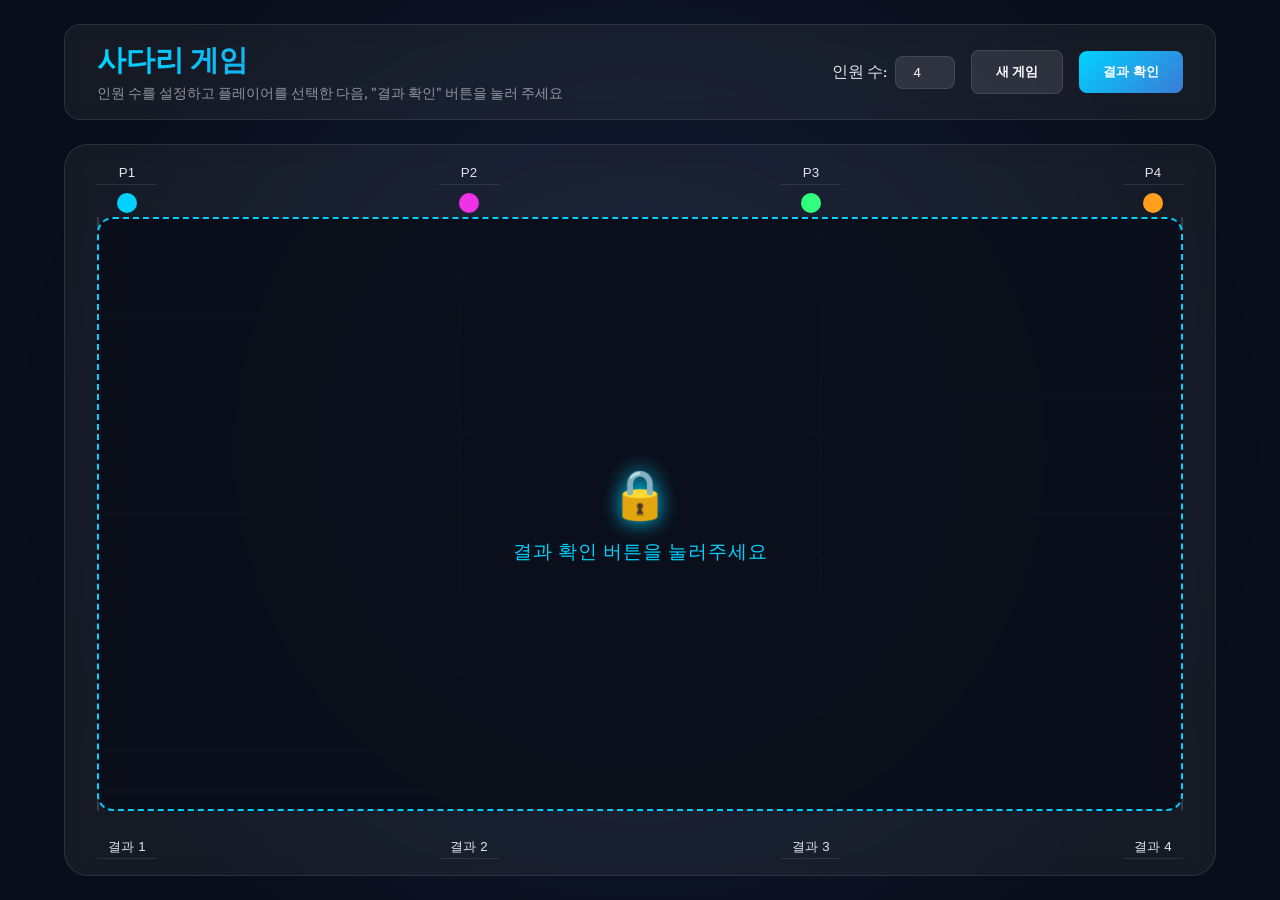
==== index.html @ 43b15544 "Add files via upload" ====
<!DOCTYPE html>
<html lang="ko">
<head>
    <meta charset="UTF-8">
    <meta name="viewport" content="width=device-width, initial-scale=1.0">
    <title>사다리 게임</title>
    <link rel="stylesheet" href="game.css">
    <link href="https://fonts.googleapis.com/css2?family=Outfit:wght@300;400;600&display=swap" rel="stylesheet">
</head>
<body>
    <div class="background-glow"></div>
    <div class="container">
        <div class="top-bar">
            <header>
                <h1>사다리 게임</h1>
                <p>인원 수를 설정하고 플레이어를 선택한 다음, "결과 확인" 버튼을 눌러 주세요</p>
            </header>

            <div id="game-controls">
                <div class="control-group">
                    <label for="column-count">인원 수:</label>
                    <input type="number" id="column-count" min="2" max="10" value="4">
                </div>
                <button id="reset-btn" class="btn secondary">새 게임</button>
                <button id="check-result-btn" class="btn primary">결과 확인</button>
            </div>
        </div>

        <main id="ladder-container">
            <div id="mystery-box">
                <div class="mystery-content">
                    <span class="lock-icon">🔒</span>
                    <p>결과 확인 버튼을 눌러주세요</p>
                </div>
            </div>
            <canvas id="ladder-canvas"></canvas>
            <div id="participants-top" class="participants"></div>
            <div id="participants-bottom" class="participants"></div>
        </main>

        <div id="result-overlay" class="hidden">
            <div class="result-content">
                <h2>결과 확인</h2>
                <p id="result-text"></p>
                <button id="close-result" class="btn">닫기</button>
            </div>
        </div>
    </div>
    <script src="script.js"></script>
</body>
</html>
---- game.css ----
:root {
    --bg-color: #0a0e1a;
    --card-bg: rgba(255, 255, 255, 0.05);
    --primary-color: #00d2ff;
    --secondary-color: #3a7bd5;
    --accent-color: #f032e6;
    --text-color: #e0e6ed;
    --glass-border: rgba(255, 255, 255, 0.1);
    --font-main: 'Outfit', sans-serif;
}

* {
    margin: 0;
    padding: 0;
    box-sizing: border-box;
}

html, body {
    height: 100%;
    margin: 0;
    padding: 0;
    overflow: hidden;
}

body {
    background-color: var(--bg-color);
    color: var(--text-color);
    font-family: var(--font-main);
}

.background-glow {
    position: fixed;
    top: 0;
    left: 0;
    width: 100%;
    height: 100%;
    background: radial-gradient(circle at 50% 50%, rgba(58, 123, 213, 0.15) 0%, transparent 80%);
    pointer-events: none;
    z-index: -1;
}

.container {
    max-width: 1200px;
    margin: 0 auto;
    padding: 1.5rem;
    display: flex;
    flex-direction: column;
    height: 100vh;
    overflow: hidden;
}

.top-bar {
    display: flex;
    justify-content: space-between;
    align-items: center;
    width: 100%;
    margin-bottom: 1.5rem;
    background: var(--card-bg);
    padding: 1rem 2rem;
    border-radius: 1rem;
    backdrop-filter: blur(10px);
    border: 1px solid var(--glass-border);
}

header {
    text-align: left;
}

header h1 {
    font-size: 1.8rem;
    font-weight: 600;
    background: linear-gradient(to right, var(--primary-color), var(--secondary-color));
    -webkit-background-clip: text;
    background-clip: text;
    -webkit-text-fill-color: transparent;
    margin-bottom: 0.2rem;
}

header p {
    color: rgba(224, 230, 237, 0.6);
    font-size: 0.9rem;
}

#game-controls {
    display: flex;
    gap: 1rem;
    align-items: center;
}

.control-group {
    display: flex;
    align-items: center;
    gap: 0.5rem;
}

input[type="number"] {
    background: rgba(255, 255, 255, 0.1);
    border: 1px solid var(--glass-border);
    color: white;
    padding: 0.5rem;
    border-radius: 0.5rem;
    width: 60px;
    text-align: center;
}

.btn {
    padding: 0.75rem 1.5rem;
    border-radius: 0.5rem;
    border: none;
    cursor: pointer;
    font-weight: 600;
    transition: all 0.3s ease;
}

.btn.primary {
    background: linear-gradient(135deg, var(--primary-color), var(--secondary-color));
    color: white;
}

.btn.secondary {
    background: rgba(255, 255, 255, 0.1);
    color: white;
    border: 1px solid var(--glass-border);
}

.btn:hover {
    transform: translateY(-2px);
    box-shadow: 0 5px 15px rgba(0, 210, 255, 0.3);
}

#ladder-container {
    flex: 1;
    width: 100%;
    position: relative;
    background: var(--card-bg);
    border-radius: 1.5rem;
    padding: 4.5rem 2rem 4rem;
    border: 1px solid var(--glass-border);
    backdrop-filter: blur(10px);
    display: flex;
    flex-direction: column;
    overflow: hidden;
    min-height: 0;
    margin-bottom: 0;
}

#mystery-box {
    position: absolute;
    top: 4.5rem;
    left: 2rem;
    right: 2rem;
    bottom: 4rem;
    background: rgba(10, 14, 26, 0.95);
    border: 2px dashed var(--primary-color);
    border-radius: 1rem;
    z-index: 10;
    display: flex;
    justify-content: center;
    align-items: center;
    transition: opacity 0.5s ease, transform 0.5s ease;
    backdrop-filter: blur(15px);
}

#mystery-box.reveal {
    opacity: 0;
    transform: scale(1.05);
    pointer-events: none;
}

.mystery-content {
    text-align: center;
    color: var(--primary-color);
}

.mystery-content .lock-icon {
    font-size: 3rem;
    display: block;
    margin-bottom: 1rem;
    filter: drop-shadow(0 0 10px var(--primary-color));
}

.mystery-content p {
    font-size: 1.2rem;
    font-weight: 300;
    letter-spacing: 1px;
}

#ladder-canvas {
    width: 100%;
    height: 100%;
}

.participants {
    display: flex;
    justify-content: space-between;
    width: 100%;
    position: absolute;
    left: 0;
    padding: 0 2rem;
}

#participants-top {
    top: 1rem;
}

#participants-bottom {
    bottom: 1rem;
}

.participant {
    width: 60px;
    text-align: center;
    position: relative;
    cursor: pointer;
}

.participant input {
    width: 100%;
    background: transparent;
    border: none;
    border-bottom: 1px solid var(--glass-border);
    color: var(--text-color);
    text-align: center;
    padding: 0.25rem;
}

.participant-start {
    display: block;
    width: 20px;
    height: 20px;
    background: var(--primary-color);
    border-radius: 50%;
    margin: 0.5rem auto 0;
    transition: transform 0.2s;
}

.participant:hover .participant-start {
    transform: scale(1.3);
    box-shadow: 0 0 10px var(--primary-color);
}

#result-overlay {
    position: fixed;
    top: 0;
    left: 0;
    width: 100%;
    height: 100%;
    background: rgba(0, 0, 0, 0.8);
    display: flex;
    justify-content: center;
    align-items: center;
    z-index: 100;
    backdrop-filter: blur(5px);
}

.result-content {
    background: #151e33;
    padding: 3rem;
    border-radius: 2rem;
    text-align: center;
    border: 1px solid var(--primary-color);
    box-shadow: 0 0 30px rgba(0, 210, 255, 0.2);
}

.hidden {
    display: none !important;
}
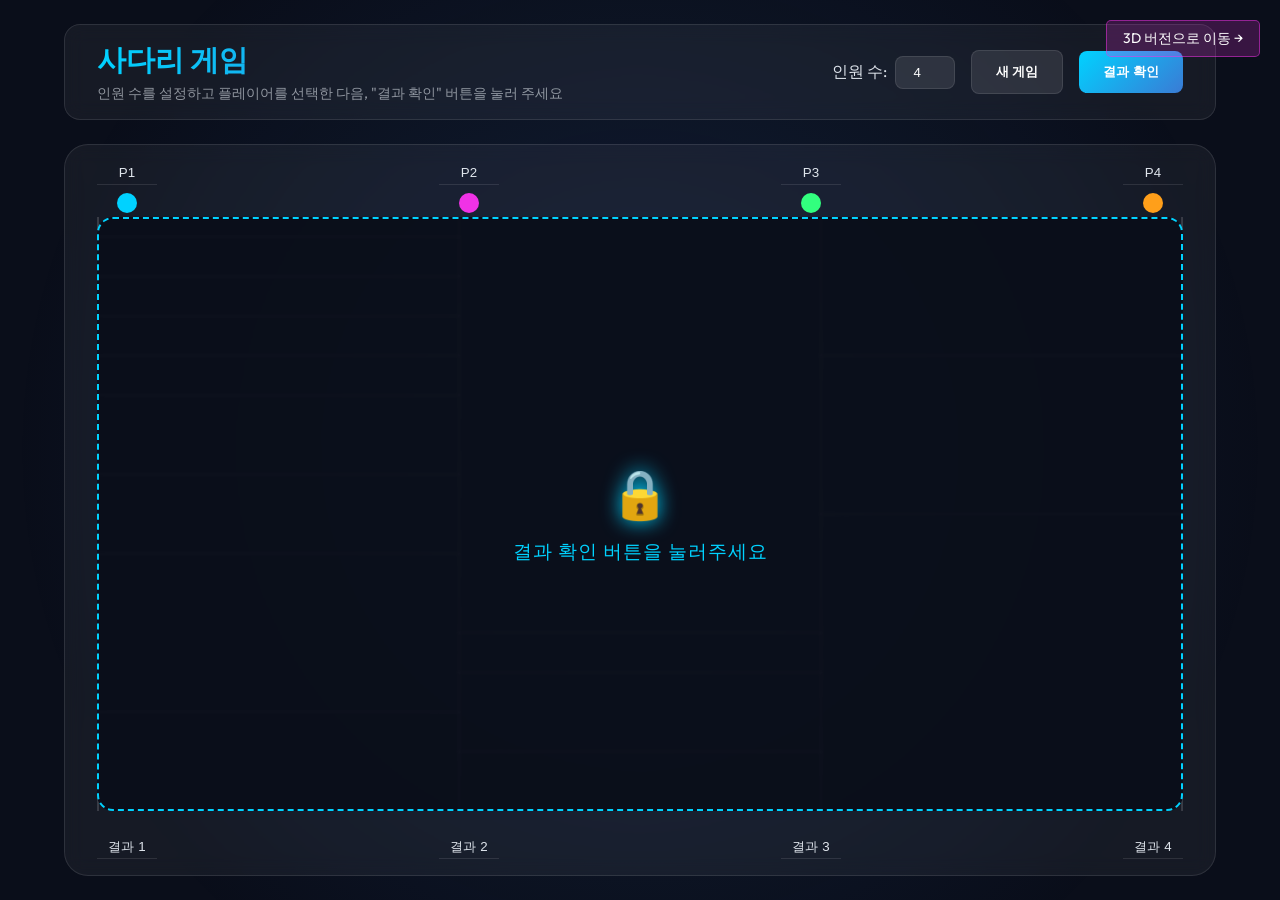
==== commit 4bdf56c9: "Add files via upload" ====
--- a/index.html
+++ b/index.html
@@ -8,6 +8,7 @@
     <link href="https://fonts.googleapis.com/css2?family=Outfit:wght@300;400;600&display=swap" rel="stylesheet">
 </head>
 <body>
+    <a href="./3d.html" style="position: absolute; top: 20px; right: 20px; z-index: 100; text-decoration: none; color: white; font-size: 14px; padding: 8px 16px; background: rgba(240, 50, 230, 0.2); border: 1px solid rgba(240, 50, 230, 0.5); border-radius: 5px; transition: 0.3s;" onmouseover="this.style.background='rgba(240, 50, 230, 0.4)'" onmouseout="this.style.background='rgba(240, 50, 230, 0.2)'">3D 버전으로 이동 →</a>
     <div class="background-glow"></div>
     <div class="container">
         <div class="top-bar">
